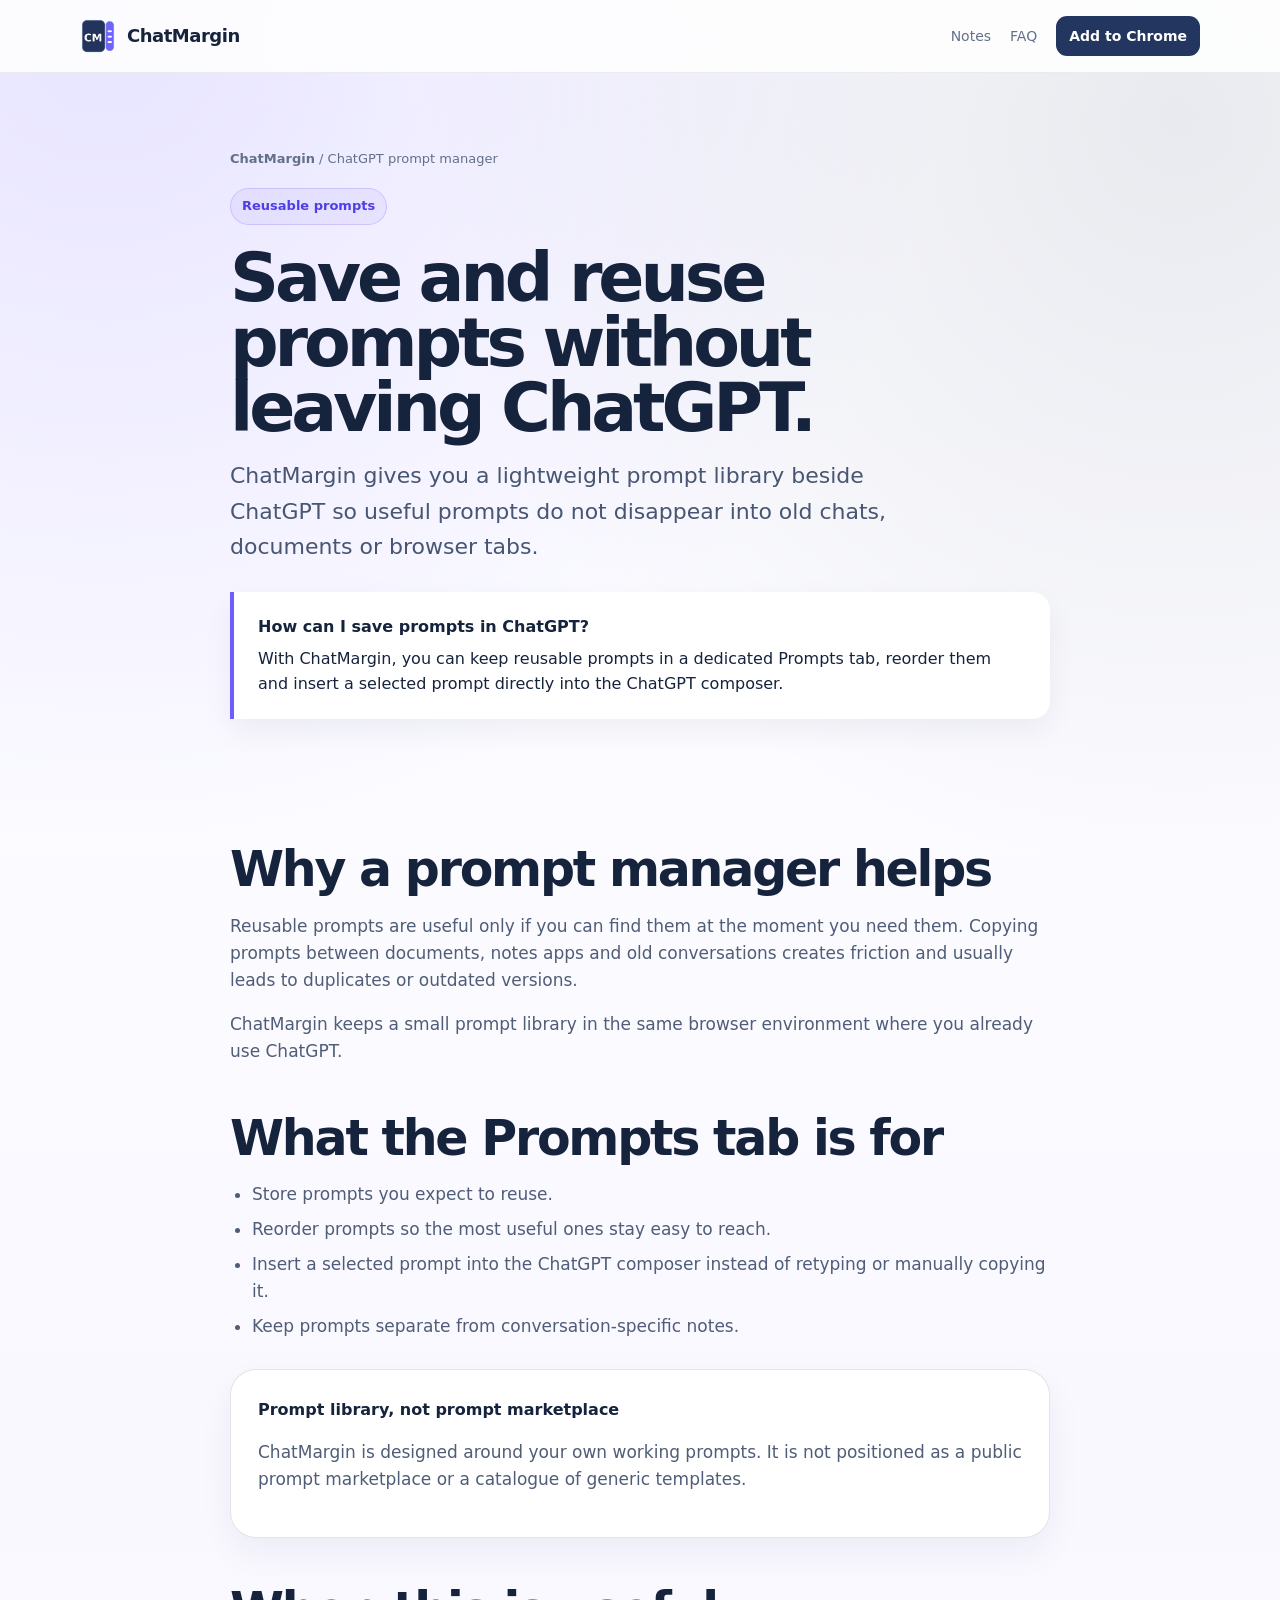
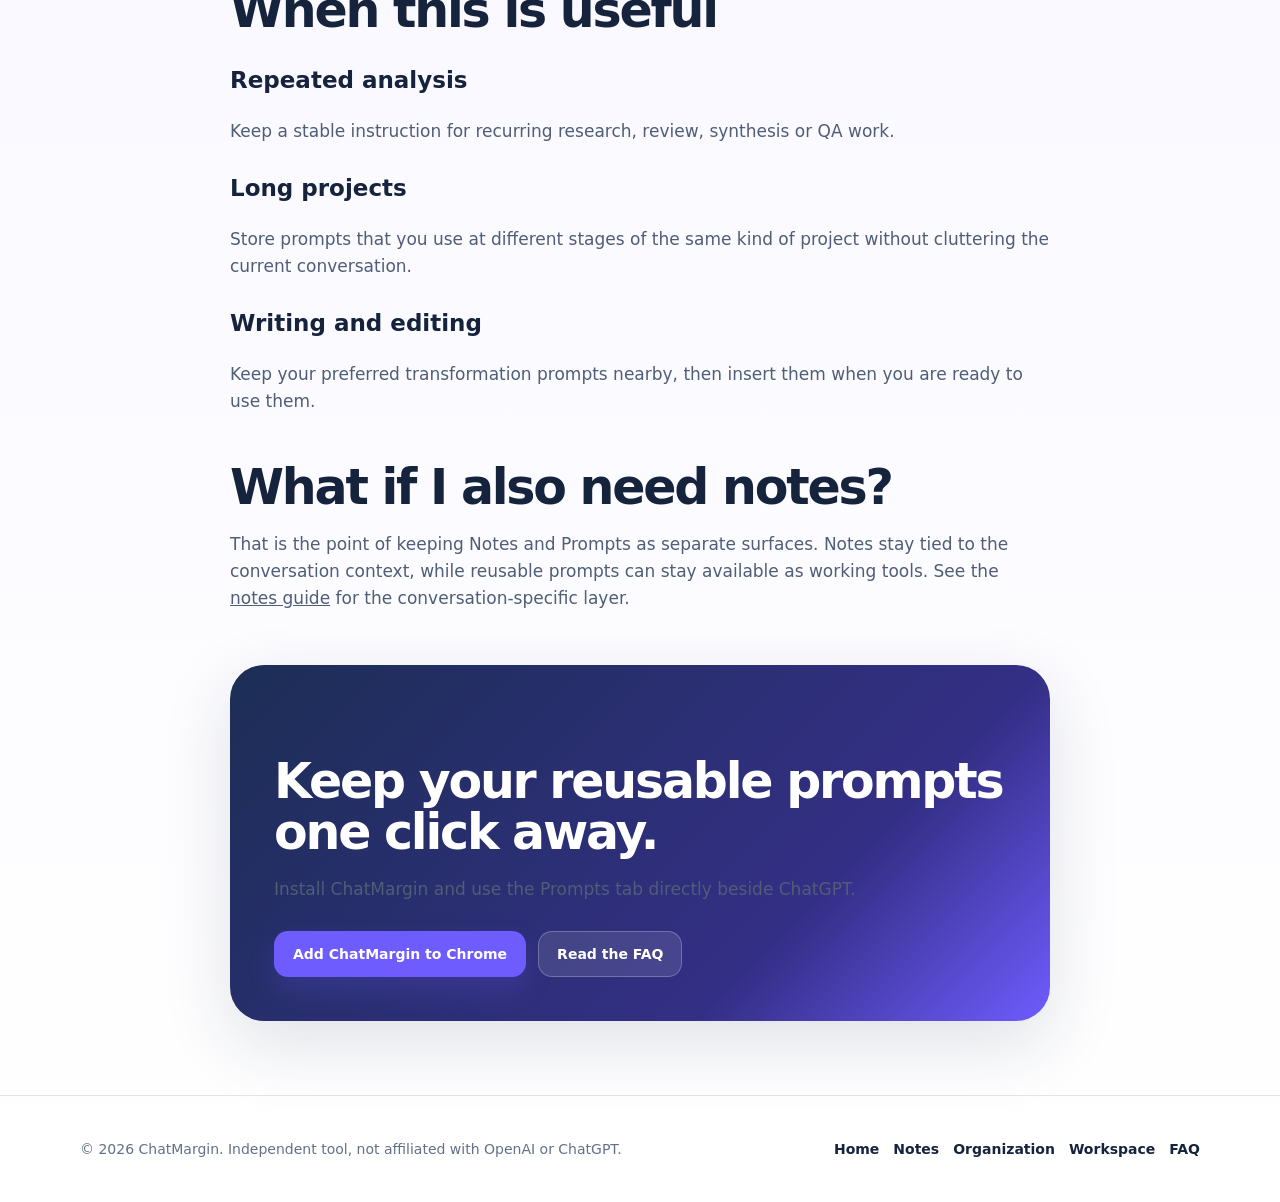
==== chatgpt-prompt-manager/index.html @ 5bd20a74 "Refresh ChatMargin site for v0.60 SEO and GEO" ====
<!doctype html>
<html lang="en">
<head>
  <meta charset="utf-8" />
  <meta name="viewport" content="width=device-width, initial-scale=1" />
  <title>ChatGPT Prompt Manager | Save and reuse prompts with ChatMargin</title>
  <meta name="description" content="Use ChatMargin as a lightweight prompt manager for ChatGPT: save prompts, reorder them and insert them into the composer when needed." />
  <meta name="robots" content="index,follow" />
  <link rel="canonical" href="https://chatmargin.app/chatgpt-prompt-manager/" />
  <link rel="icon" href="/assets/chatmargin-logo.png" />
  <link rel="stylesheet" href="/assets/site.css" />
  <meta property="og:title" content="ChatGPT Prompt Manager | ChatMargin" />
  <meta property="og:description" content="Save, reorder and reuse prompts beside ChatGPT." />
  <meta property="og:type" content="article" />
  <meta property="og:url" content="https://chatmargin.app/chatgpt-prompt-manager/" />
</head>
<body>
<header><div class="wrap nav"><a class="brand" href="/"><img src="/assets/chatmargin-logo.png" alt="" /><span>ChatMargin</span></a><nav class="links"><a href="/notes-for-chatgpt/">Notes</a><a href="/faq/">FAQ</a><a class="nav-cta" href="https://chromewebstore.google.com/detail/chat-margin-for-chatgpt/fnickbjgphdehoelanbchadempnlmmpc" target="_blank" rel="noopener">Add to Chrome</a></nav></div></header>
<main>
<section class="page-hero"><div class="narrow"><div class="breadcrumb"><a href="/">ChatMargin</a> / ChatGPT prompt manager</div><span class="pill">Reusable prompts</span><h1>Save and reuse prompts without leaving ChatGPT.</h1><p class="lead">ChatMargin gives you a lightweight prompt library beside ChatGPT so useful prompts do not disappear into old chats, documents or browser tabs.</p><div class="answer-box"><strong>How can I save prompts in ChatGPT?</strong>With ChatMargin, you can keep reusable prompts in a dedicated Prompts tab, reorder them and insert a selected prompt directly into the ChatGPT composer.</div></div></section>
<article class="article"><div class="narrow">
<h2>Why a prompt manager helps</h2><p>Reusable prompts are useful only if you can find them at the moment you need them. Copying prompts between documents, notes apps and old conversations creates friction and usually leads to duplicates or outdated versions.</p><p>ChatMargin keeps a small prompt library in the same browser environment where you already use ChatGPT.</p>
<h2>What the Prompts tab is for</h2><ul><li>Store prompts you expect to reuse.</li><li>Reorder prompts so the most useful ones stay easy to reach.</li><li>Insert a selected prompt into the ChatGPT composer instead of retyping or manually copying it.</li><li>Keep prompts separate from conversation-specific notes.</li></ul>
<div class="panel"><strong>Prompt library, not prompt marketplace</strong><p>ChatMargin is designed around your own working prompts. It is not positioned as a public prompt marketplace or a catalogue of generic templates.</p></div>
<h2>When this is useful</h2><h3>Repeated analysis</h3><p>Keep a stable instruction for recurring research, review, synthesis or QA work.</p><h3>Long projects</h3><p>Store prompts that you use at different stages of the same kind of project without cluttering the current conversation.</p><h3>Writing and editing</h3><p>Keep your preferred transformation prompts nearby, then insert them when you are ready to use them.</p>
<h2>What if I also need notes?</h2><p>That is the point of keeping Notes and Prompts as separate surfaces. Notes stay tied to the conversation context, while reusable prompts can stay available as working tools. See the <a href="/notes-for-chatgpt/">notes guide</a> for the conversation-specific layer.</p>
<div class="band related"><h2>Keep your reusable prompts one click away.</h2><p>Install ChatMargin and use the Prompts tab directly beside ChatGPT.</p><div class="actions"><a class="btn btn-violet" href="https://chromewebstore.google.com/detail/chat-margin-for-chatgpt/fnickbjgphdehoelanbchadempnlmmpc" target="_blank" rel="noopener">Add ChatMargin to Chrome</a><a class="btn btn-secondary" href="/faq/">Read the FAQ</a></div></div>
</div></article>
</main>
<footer><div class="wrap footer-grid"><div>© <span id="year"></span> ChatMargin. Independent tool, not affiliated with OpenAI or ChatGPT.</div><div class="footer-links"><a href="/">Home</a><a href="/notes-for-chatgpt/">Notes</a><a href="/organize-chatgpt-conversations/">Organization</a><a href="/chatgpt-workspace/">Workspace</a><a href="/faq/">FAQ</a></div></div></footer><script>document.getElementById('year').textContent=new Date().getFullYear();</script>
</body></html>
---- assets/site.css ----
:root {
  --ink: #16233d;
  --ink-2: #22365f;
  --muted: #63708a;
  --soft: #f7f6ff;
  --soft-2: #eeebff;
  --violet: #6f5cff;
  --violet-2: #4f3ee7;
  --white: #ffffff;
  --border: rgba(22, 35, 61, .12);
  --shadow: 0 24px 70px rgba(22, 35, 61, .13);
  --radius: 26px;
}

* { box-sizing: border-box; }
html { scroll-behavior: smooth; }
body {
  margin: 0;
  font-family: ui-sans-serif, system-ui, -apple-system, BlinkMacSystemFont, "Segoe UI", sans-serif;
  color: var(--ink);
  background:
    radial-gradient(circle at 8% 0%, rgba(111, 92, 255, .17), transparent 28%),
    radial-gradient(circle at 92% 4%, rgba(34, 54, 95, .10), transparent 26%),
    linear-gradient(180deg, #fff 0%, #f9f8ff 52%, #fff 100%);
  line-height: 1.6;
}
img { max-width: 100%; }
a { color: inherit; }
.wrap { width: min(1120px, calc(100% - 40px)); margin: 0 auto; }
.narrow { width: min(820px, calc(100% - 40px)); margin: 0 auto; }

header {
  position: sticky;
  top: 0;
  z-index: 30;
  backdrop-filter: blur(16px);
  background: rgba(255, 255, 255, .86);
  border-bottom: 1px solid rgba(22, 35, 61, .08);
}
.nav { min-height: 72px; display: flex; align-items: center; justify-content: space-between; gap: 20px; }
.brand { display: flex; align-items: center; gap: 11px; text-decoration: none; font-weight: 900; letter-spacing: -.03em; }
.brand img { width: 36px; height: 36px; display: block; }
.brand span { font-size: 18px; }
.links { display: flex; align-items: center; gap: 19px; color: var(--muted); font-size: 14px; }
.links a { text-decoration: none; }
.links a:hover { color: var(--ink); }
.nav-cta { padding: 9px 13px; border-radius: 11px; background: var(--ink-2); color: #fff !important; font-weight: 800; }

.hero { padding: 92px 0 72px; }
.hero-grid { display: grid; grid-template-columns: minmax(0, 1.04fr) minmax(360px, .96fr); gap: 48px; align-items: center; }
.pill { display: inline-flex; align-items: center; gap: 8px; padding: 7px 11px; border: 1px solid rgba(111, 92, 255, .22); border-radius: 999px; background: rgba(111, 92, 255, .08); color: var(--violet-2); font-weight: 800; font-size: 13px; }
h1 { margin: 20px 0 18px; font-size: clamp(44px, 7vw, 78px); line-height: .96; letter-spacing: -.06em; }
.page-hero h1 { font-size: clamp(40px, 6vw, 68px); }
.lead { margin: 0; max-width: 720px; color: #475672; font-size: clamp(18px, 2vw, 22px); }
.actions { display: flex; flex-wrap: wrap; gap: 12px; margin-top: 28px; }
.btn { display: inline-flex; align-items: center; justify-content: center; min-height: 46px; padding: 0 18px; border-radius: 14px; border: 1px solid transparent; text-decoration: none; font-weight: 850; font-size: 14px; transition: transform .18s ease, box-shadow .18s ease; }
.btn:hover { transform: translateY(-1px); }
.btn-primary { background: linear-gradient(135deg, var(--ink-2), #354899); color: #fff; box-shadow: 0 14px 28px rgba(34, 54, 95, .22); }
.btn-violet { background: var(--violet); color: #fff; box-shadow: 0 14px 28px rgba(111, 92, 255, .20); }
.btn-secondary { background: #fff; border-color: var(--border); }
.note { margin-top: 14px; color: var(--muted); font-size: 13px; }

.product-window { overflow: hidden; border: 1px solid rgba(111, 92, 255, .24); border-radius: 28px; background: #fff; box-shadow: var(--shadow), 0 0 0 5px rgba(111, 92, 255, .05); }
.window-top { display: flex; align-items: center; justify-content: space-between; gap: 14px; padding: 15px 17px; background: linear-gradient(135deg, #1d2f57, #263d71 68%, #4947b8); color: #fff; }
.window-brand { display: flex; align-items: center; gap: 9px; font-weight: 850; }
.window-brand img { width: 28px; height: 28px; }
.window-chat { font-size: 12px; color: rgba(255, 255, 255, .72); }
.window-tabs { display: grid; grid-template-columns: repeat(4, 1fr); gap: 6px; padding: 10px; background: var(--soft-2); border-bottom: 1px solid var(--border); }
.window-tab { padding: 8px 5px; border-radius: 10px; text-align: center; font-size: 12px; font-weight: 800; color: #58667f; }
.window-tab.active { background: #fff; color: var(--ink); box-shadow: 0 2px 10px rgba(22, 35, 61, .07); }
.window-body { padding: 15px; display: grid; gap: 10px; }
.mini-card { padding: 13px 14px; border: 1px solid var(--border); border-radius: 15px; background: #fff; }
.mini-card strong { display: block; margin-bottom: 3px; font-size: 14px; }
.mini-card span { display: block; color: var(--muted); font-size: 12px; }
.window-bottom { display: flex; flex-wrap: wrap; gap: 8px; padding: 13px 15px; background: linear-gradient(180deg, #faf9ff, #f1efff); border-top: 1px solid var(--border); }
.chip { padding: 6px 9px; border-radius: 999px; background: rgba(111, 92, 255, .11); color: var(--violet-2); font-size: 11px; font-weight: 800; }

section { padding: 74px 0; }
.section-head { max-width: 760px; margin-bottom: 30px; }
.eyebrow { color: var(--violet-2); font-size: 13px; font-weight: 900; text-transform: uppercase; letter-spacing: .12em; }
h2 { margin: 10px 0 12px; font-size: clamp(30px, 4.2vw, 49px); line-height: 1.04; letter-spacing: -.045em; }
h3 { line-height: 1.2; }
.section-head p, .body-copy { color: var(--muted); font-size: 18px; }
.grid-2 { display: grid; grid-template-columns: repeat(2, 1fr); gap: 18px; }
.grid-3 { display: grid; grid-template-columns: repeat(3, 1fr); gap: 18px; }
.feature, .link-card, .panel, .qa, .callout { background: rgba(255, 255, 255, .90); border: 1px solid var(--border); border-radius: var(--radius); box-shadow: 0 14px 34px rgba(22, 35, 61, .06); }
.feature { padding: 24px; }
.feature-tag { display: inline-flex; padding: 6px 9px; border-radius: 999px; background: rgba(111, 92, 255, .10); color: var(--violet-2); font-size: 11px; font-weight: 900; text-transform: uppercase; letter-spacing: .08em; }
.feature h3 { margin: 15px 0 9px; font-size: 21px; letter-spacing: -.025em; }
.feature p { margin: 0; color: var(--muted); }
.panel { padding: 27px; }
.panel ul { margin: 0; padding-left: 20px; color: var(--muted); }
.panel li { margin: 10px 0; }
.panel strong { color: var(--ink); }

.intent-grid { display: grid; grid-template-columns: repeat(2, 1fr); gap: 16px; }
.link-card { display: block; padding: 23px; text-decoration: none; transition: transform .18s ease, border-color .18s ease; }
.link-card:hover { transform: translateY(-2px); border-color: rgba(111, 92, 255, .34); }
.link-card small { color: var(--violet-2); font-weight: 850; text-transform: uppercase; letter-spacing: .09em; }
.link-card h3 { margin: 9px 0 7px; font-size: 22px; }
.link-card p { margin: 0; color: var(--muted); }

.band { background: linear-gradient(135deg, #1c2e55, #342f86 70%, #6f5cff); color: #fff; border-radius: 34px; padding: 44px; box-shadow: var(--shadow); }
.band h2 { color: #fff; margin-top: 0; }
.band p { color: rgba(255, 255, 255, .80); font-size: 17px; max-width: 780px; }
.band .btn-secondary { border-color: rgba(255, 255, 255, .24); background: rgba(255, 255, 255, .11); color: #fff; }

.page-hero { padding: 76px 0 50px; }
.breadcrumb { margin-bottom: 18px; color: var(--muted); font-size: 13px; }
.breadcrumb a { text-decoration: none; font-weight: 750; }
.answer-box { margin-top: 28px; padding: 22px 24px; border-left: 4px solid var(--violet); border-radius: 0 18px 18px 0; background: #fff; box-shadow: 0 12px 30px rgba(22, 35, 61, .06); }
.answer-box strong { display: block; margin-bottom: 6px; }
.article { padding: 28px 0 74px; }
.article h2 { margin-top: 48px; }
.article h3 { margin-top: 30px; font-size: 23px; }
.article p, .article li { color: #4f5d77; font-size: 17px; }
.article ul { padding-left: 22px; }
.article li { margin: 8px 0; }
.article .panel { margin: 28px 0; }
.related { margin-top: 52px; }

.faq-list { display: grid; gap: 12px; }
details.qa { padding: 0; overflow: hidden; }
details.qa summary { cursor: pointer; list-style: none; padding: 19px 22px; font-weight: 850; }
details.qa summary::-webkit-details-marker { display: none; }
details.qa summary::after { content: "+"; float: right; color: var(--violet-2); }
details.qa[open] summary::after { content: "-"; }
details.qa p { margin: 0; padding: 0 22px 20px; color: var(--muted); }

footer { padding: 42px 0; border-top: 1px solid var(--border); color: var(--muted); font-size: 14px; }
.footer-grid { display: flex; justify-content: space-between; gap: 20px; flex-wrap: wrap; }
.footer-links { display: flex; flex-wrap: wrap; gap: 14px; }
footer a { color: var(--ink); text-decoration: none; font-weight: 750; }

@media (max-width: 900px) {
  .hero-grid, .grid-3 { grid-template-columns: 1fr; }
  .grid-2, .intent-grid { grid-template-columns: 1fr; }
  .links a:not(.nav-cta) { display: none; }
  .hero { padding-top: 62px; }
}

@media (max-width: 560px) {
  .wrap, .narrow { width: min(100% - 28px, 1120px); }
  .nav { min-height: 64px; }
  .links { gap: 0; }
  .hero, section { padding-top: 54px; padding-bottom: 54px; }
  .band { padding: 28px 22px; border-radius: 24px; }
  .window-tabs { grid-template-columns: repeat(2, 1fr); }
}
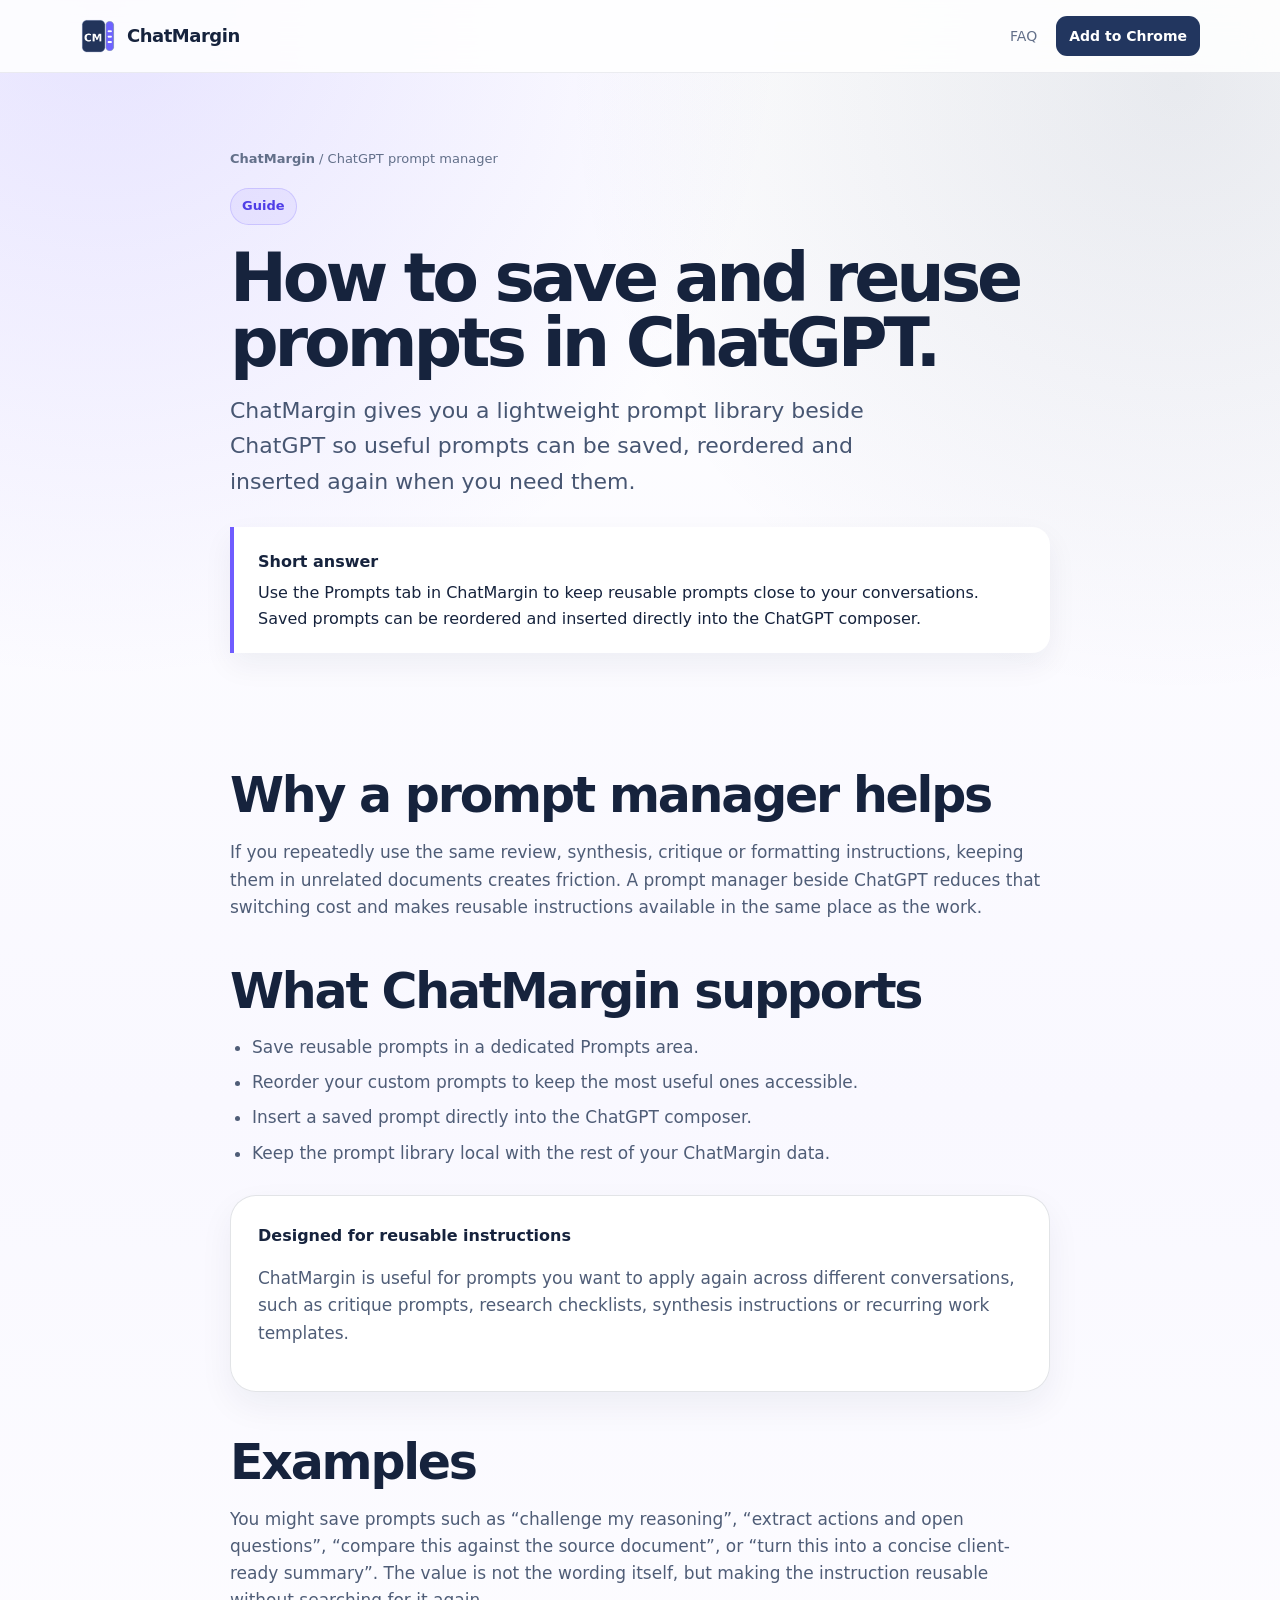
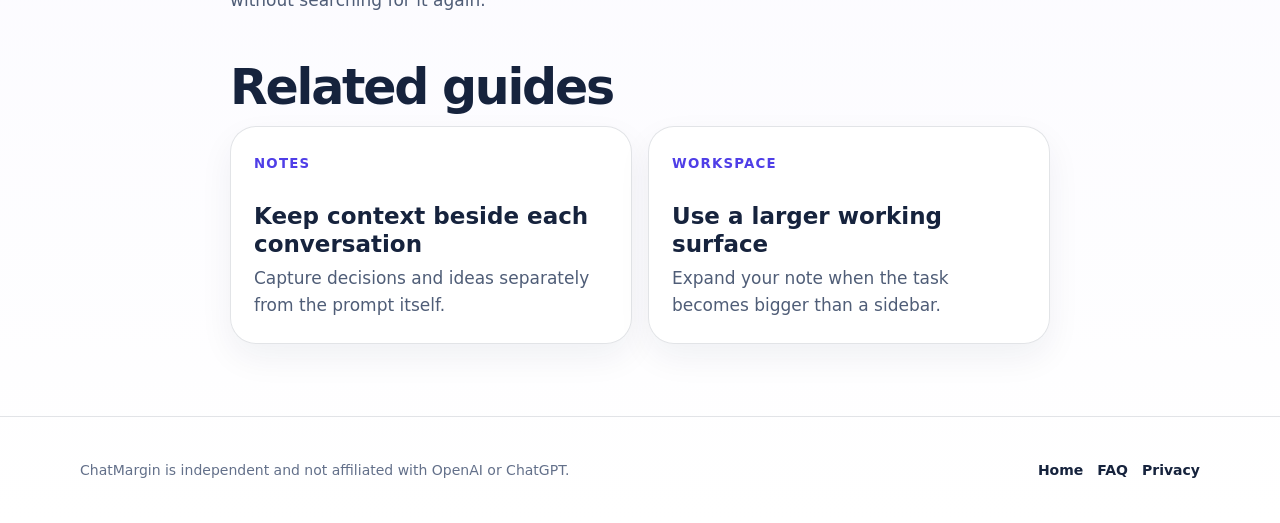
==== commit 39d4850f: "Add interactive product tour and sharpen v0.60 acquisition pages" ====
--- a/chatgpt-prompt-manager/index.html
+++ b/chatgpt-prompt-manager/index.html
@@ -1,31 +1 @@
-<!doctype html>
-<html lang="en">
-<head>
-  <meta charset="utf-8" />
-  <meta name="viewport" content="width=device-width, initial-scale=1" />
-  <title>ChatGPT Prompt Manager | Save and reuse prompts with ChatMargin</title>
-  <meta name="description" content="Use ChatMargin as a lightweight prompt manager for ChatGPT: save prompts, reorder them and insert them into the composer when needed." />
-  <meta name="robots" content="index,follow" />
-  <link rel="canonical" href="https://chatmargin.app/chatgpt-prompt-manager/" />
-  <link rel="icon" href="/assets/chatmargin-logo.png" />
-  <link rel="stylesheet" href="/assets/site.css" />
-  <meta property="og:title" content="ChatGPT Prompt Manager | ChatMargin" />
-  <meta property="og:description" content="Save, reorder and reuse prompts beside ChatGPT." />
-  <meta property="og:type" content="article" />
-  <meta property="og:url" content="https://chatmargin.app/chatgpt-prompt-manager/" />
-</head>
-<body>
-<header><div class="wrap nav"><a class="brand" href="/"><img src="/assets/chatmargin-logo.png" alt="" /><span>ChatMargin</span></a><nav class="links"><a href="/notes-for-chatgpt/">Notes</a><a href="/faq/">FAQ</a><a class="nav-cta" href="https://chromewebstore.google.com/detail/chat-margin-for-chatgpt/fnickbjgphdehoelanbchadempnlmmpc" target="_blank" rel="noopener">Add to Chrome</a></nav></div></header>
-<main>
-<section class="page-hero"><div class="narrow"><div class="breadcrumb"><a href="/">ChatMargin</a> / ChatGPT prompt manager</div><span class="pill">Reusable prompts</span><h1>Save and reuse prompts without leaving ChatGPT.</h1><p class="lead">ChatMargin gives you a lightweight prompt library beside ChatGPT so useful prompts do not disappear into old chats, documents or browser tabs.</p><div class="answer-box"><strong>How can I save prompts in ChatGPT?</strong>With ChatMargin, you can keep reusable prompts in a dedicated Prompts tab, reorder them and insert a selected prompt directly into the ChatGPT composer.</div></div></section>
-<article class="article"><div class="narrow">
-<h2>Why a prompt manager helps</h2><p>Reusable prompts are useful only if you can find them at the moment you need them. Copying prompts between documents, notes apps and old conversations creates friction and usually leads to duplicates or outdated versions.</p><p>ChatMargin keeps a small prompt library in the same browser environment where you already use ChatGPT.</p>
-<h2>What the Prompts tab is for</h2><ul><li>Store prompts you expect to reuse.</li><li>Reorder prompts so the most useful ones stay easy to reach.</li><li>Insert a selected prompt into the ChatGPT composer instead of retyping or manually copying it.</li><li>Keep prompts separate from conversation-specific notes.</li></ul>
-<div class="panel"><strong>Prompt library, not prompt marketplace</strong><p>ChatMargin is designed around your own working prompts. It is not positioned as a public prompt marketplace or a catalogue of generic templates.</p></div>
-<h2>When this is useful</h2><h3>Repeated analysis</h3><p>Keep a stable instruction for recurring research, review, synthesis or QA work.</p><h3>Long projects</h3><p>Store prompts that you use at different stages of the same kind of project without cluttering the current conversation.</p><h3>Writing and editing</h3><p>Keep your preferred transformation prompts nearby, then insert them when you are ready to use them.</p>
-<h2>What if I also need notes?</h2><p>That is the point of keeping Notes and Prompts as separate surfaces. Notes stay tied to the conversation context, while reusable prompts can stay available as working tools. See the <a href="/notes-for-chatgpt/">notes guide</a> for the conversation-specific layer.</p>
-<div class="band related"><h2>Keep your reusable prompts one click away.</h2><p>Install ChatMargin and use the Prompts tab directly beside ChatGPT.</p><div class="actions"><a class="btn btn-violet" href="https://chromewebstore.google.com/detail/chat-margin-for-chatgpt/fnickbjgphdehoelanbchadempnlmmpc" target="_blank" rel="noopener">Add ChatMargin to Chrome</a><a class="btn btn-secondary" href="/faq/">Read the FAQ</a></div></div>
-</div></article>
-</main>
-<footer><div class="wrap footer-grid"><div>© <span id="year"></span> ChatMargin. Independent tool, not affiliated with OpenAI or ChatGPT.</div><div class="footer-links"><a href="/">Home</a><a href="/notes-for-chatgpt/">Notes</a><a href="/organize-chatgpt-conversations/">Organization</a><a href="/chatgpt-workspace/">Workspace</a><a href="/faq/">FAQ</a></div></div></footer><script>document.getElementById('year').textContent=new Date().getFullYear();</script>
-</body></html>
+<!doctype html><html lang="en"><head><meta charset="utf-8"><meta name="viewport" content="width=device-width, initial-scale=1"><title>ChatGPT prompt manager | Save and reuse prompts | ChatMargin</title><meta name="description" content="Save, reorder and reuse prompts in ChatGPT with ChatMargin, a lightweight local prompt manager built into your ChatGPT workflow."><meta name="robots" content="index,follow"><link rel="canonical" href="https://chatmargin.app/chatgpt-prompt-manager/"><link rel="stylesheet" href="/assets/site.css"><link rel="icon" href="/assets/chatmargin-logo.png"></head><body><header><div class="wrap nav"><a class="brand" href="/"><img src="/assets/chatmargin-logo.png" alt=""><span>ChatMargin</span></a><nav class="links"><a href="/faq/">FAQ</a><a class="nav-cta" href="https://chromewebstore.google.com/detail/chat-margin-for-chatgpt/fnickbjgphdehoelanbchadempnlmmpc" target="_blank" rel="noopener">Add to Chrome</a></nav></div></header><main><section class="page-hero"><div class="narrow"><div class="breadcrumb"><a href="/">ChatMargin</a> / ChatGPT prompt manager</div><span class="pill">Guide</span><h1>How to save and reuse prompts in ChatGPT.</h1><p class="lead">ChatMargin gives you a lightweight prompt library beside ChatGPT so useful prompts can be saved, reordered and inserted again when you need them.</p><div class="answer-box"><strong>Short answer</strong>Use the Prompts tab in ChatMargin to keep reusable prompts close to your conversations. Saved prompts can be reordered and inserted directly into the ChatGPT composer.</div></div></section><article class="article"><div class="narrow"><h2>Why a prompt manager helps</h2><p>If you repeatedly use the same review, synthesis, critique or formatting instructions, keeping them in unrelated documents creates friction. A prompt manager beside ChatGPT reduces that switching cost and makes reusable instructions available in the same place as the work.</p><h2>What ChatMargin supports</h2><ul><li>Save reusable prompts in a dedicated Prompts area.</li><li>Reorder your custom prompts to keep the most useful ones accessible.</li><li>Insert a saved prompt directly into the ChatGPT composer.</li><li>Keep the prompt library local with the rest of your ChatMargin data.</li></ul><div class="panel"><strong>Designed for reusable instructions</strong><p>ChatMargin is useful for prompts you want to apply again across different conversations, such as critique prompts, research checklists, synthesis instructions or recurring work templates.</p></div><h2>Examples</h2><p>You might save prompts such as “challenge my reasoning”, “extract actions and open questions”, “compare this against the source document”, or “turn this into a concise client-ready summary”. The value is not the wording itself, but making the instruction reusable without searching for it again.</p><div class="related"><h2>Related guides</h2><div class="intent-grid"><a class="link-card" href="/notes-for-chatgpt/"><small>Notes</small><h3>Keep context beside each conversation</h3><p>Capture decisions and ideas separately from the prompt itself.</p></a><a class="link-card" href="/chatgpt-workspace/"><small>Workspace</small><h3>Use a larger working surface</h3><p>Expand your note when the task becomes bigger than a sidebar.</p></a></div></div></div></article></main><footer><div class="wrap footer-grid"><div>ChatMargin is independent and not affiliated with OpenAI or ChatGPT.</div><div class="footer-links"><a href="/">Home</a><a href="/faq/">FAQ</a><a href="/privacy.html">Privacy</a></div></div></footer></body></html>
--- a/assets/site.css
+++ b/assets/site.css
@@ -1,149 +1 @@
-:root {
-  --ink: #16233d;
-  --ink-2: #22365f;
-  --muted: #63708a;
-  --soft: #f7f6ff;
-  --soft-2: #eeebff;
-  --violet: #6f5cff;
-  --violet-2: #4f3ee7;
-  --white: #ffffff;
-  --border: rgba(22, 35, 61, .12);
-  --shadow: 0 24px 70px rgba(22, 35, 61, .13);
-  --radius: 26px;
-}
-
-* { box-sizing: border-box; }
-html { scroll-behavior: smooth; }
-body {
-  margin: 0;
-  font-family: ui-sans-serif, system-ui, -apple-system, BlinkMacSystemFont, "Segoe UI", sans-serif;
-  color: var(--ink);
-  background:
-    radial-gradient(circle at 8% 0%, rgba(111, 92, 255, .17), transparent 28%),
-    radial-gradient(circle at 92% 4%, rgba(34, 54, 95, .10), transparent 26%),
-    linear-gradient(180deg, #fff 0%, #f9f8ff 52%, #fff 100%);
-  line-height: 1.6;
-}
-img { max-width: 100%; }
-a { color: inherit; }
-.wrap { width: min(1120px, calc(100% - 40px)); margin: 0 auto; }
-.narrow { width: min(820px, calc(100% - 40px)); margin: 0 auto; }
-
-header {
-  position: sticky;
-  top: 0;
-  z-index: 30;
-  backdrop-filter: blur(16px);
-  background: rgba(255, 255, 255, .86);
-  border-bottom: 1px solid rgba(22, 35, 61, .08);
-}
-.nav { min-height: 72px; display: flex; align-items: center; justify-content: space-between; gap: 20px; }
-.brand { display: flex; align-items: center; gap: 11px; text-decoration: none; font-weight: 900; letter-spacing: -.03em; }
-.brand img { width: 36px; height: 36px; display: block; }
-.brand span { font-size: 18px; }
-.links { display: flex; align-items: center; gap: 19px; color: var(--muted); font-size: 14px; }
-.links a { text-decoration: none; }
-.links a:hover { color: var(--ink); }
-.nav-cta { padding: 9px 13px; border-radius: 11px; background: var(--ink-2); color: #fff !important; font-weight: 800; }
-
-.hero { padding: 92px 0 72px; }
-.hero-grid { display: grid; grid-template-columns: minmax(0, 1.04fr) minmax(360px, .96fr); gap: 48px; align-items: center; }
-.pill { display: inline-flex; align-items: center; gap: 8px; padding: 7px 11px; border: 1px solid rgba(111, 92, 255, .22); border-radius: 999px; background: rgba(111, 92, 255, .08); color: var(--violet-2); font-weight: 800; font-size: 13px; }
-h1 { margin: 20px 0 18px; font-size: clamp(44px, 7vw, 78px); line-height: .96; letter-spacing: -.06em; }
-.page-hero h1 { font-size: clamp(40px, 6vw, 68px); }
-.lead { margin: 0; max-width: 720px; color: #475672; font-size: clamp(18px, 2vw, 22px); }
-.actions { display: flex; flex-wrap: wrap; gap: 12px; margin-top: 28px; }
-.btn { display: inline-flex; align-items: center; justify-content: center; min-height: 46px; padding: 0 18px; border-radius: 14px; border: 1px solid transparent; text-decoration: none; font-weight: 850; font-size: 14px; transition: transform .18s ease, box-shadow .18s ease; }
-.btn:hover { transform: translateY(-1px); }
-.btn-primary { background: linear-gradient(135deg, var(--ink-2), #354899); color: #fff; box-shadow: 0 14px 28px rgba(34, 54, 95, .22); }
-.btn-violet { background: var(--violet); color: #fff; box-shadow: 0 14px 28px rgba(111, 92, 255, .20); }
-.btn-secondary { background: #fff; border-color: var(--border); }
-.note { margin-top: 14px; color: var(--muted); font-size: 13px; }
-
-.product-window { overflow: hidden; border: 1px solid rgba(111, 92, 255, .24); border-radius: 28px; background: #fff; box-shadow: var(--shadow), 0 0 0 5px rgba(111, 92, 255, .05); }
-.window-top { display: flex; align-items: center; justify-content: space-between; gap: 14px; padding: 15px 17px; background: linear-gradient(135deg, #1d2f57, #263d71 68%, #4947b8); color: #fff; }
-.window-brand { display: flex; align-items: center; gap: 9px; font-weight: 850; }
-.window-brand img { width: 28px; height: 28px; }
-.window-chat { font-size: 12px; color: rgba(255, 255, 255, .72); }
-.window-tabs { display: grid; grid-template-columns: repeat(4, 1fr); gap: 6px; padding: 10px; background: var(--soft-2); border-bottom: 1px solid var(--border); }
-.window-tab { padding: 8px 5px; border-radius: 10px; text-align: center; font-size: 12px; font-weight: 800; color: #58667f; }
-.window-tab.active { background: #fff; color: var(--ink); box-shadow: 0 2px 10px rgba(22, 35, 61, .07); }
-.window-body { padding: 15px; display: grid; gap: 10px; }
-.mini-card { padding: 13px 14px; border: 1px solid var(--border); border-radius: 15px; background: #fff; }
-.mini-card strong { display: block; margin-bottom: 3px; font-size: 14px; }
-.mini-card span { display: block; color: var(--muted); font-size: 12px; }
-.window-bottom { display: flex; flex-wrap: wrap; gap: 8px; padding: 13px 15px; background: linear-gradient(180deg, #faf9ff, #f1efff); border-top: 1px solid var(--border); }
-.chip { padding: 6px 9px; border-radius: 999px; background: rgba(111, 92, 255, .11); color: var(--violet-2); font-size: 11px; font-weight: 800; }
-
-section { padding: 74px 0; }
-.section-head { max-width: 760px; margin-bottom: 30px; }
-.eyebrow { color: var(--violet-2); font-size: 13px; font-weight: 900; text-transform: uppercase; letter-spacing: .12em; }
-h2 { margin: 10px 0 12px; font-size: clamp(30px, 4.2vw, 49px); line-height: 1.04; letter-spacing: -.045em; }
-h3 { line-height: 1.2; }
-.section-head p, .body-copy { color: var(--muted); font-size: 18px; }
-.grid-2 { display: grid; grid-template-columns: repeat(2, 1fr); gap: 18px; }
-.grid-3 { display: grid; grid-template-columns: repeat(3, 1fr); gap: 18px; }
-.feature, .link-card, .panel, .qa, .callout { background: rgba(255, 255, 255, .90); border: 1px solid var(--border); border-radius: var(--radius); box-shadow: 0 14px 34px rgba(22, 35, 61, .06); }
-.feature { padding: 24px; }
-.feature-tag { display: inline-flex; padding: 6px 9px; border-radius: 999px; background: rgba(111, 92, 255, .10); color: var(--violet-2); font-size: 11px; font-weight: 900; text-transform: uppercase; letter-spacing: .08em; }
-.feature h3 { margin: 15px 0 9px; font-size: 21px; letter-spacing: -.025em; }
-.feature p { margin: 0; color: var(--muted); }
-.panel { padding: 27px; }
-.panel ul { margin: 0; padding-left: 20px; color: var(--muted); }
-.panel li { margin: 10px 0; }
-.panel strong { color: var(--ink); }
-
-.intent-grid { display: grid; grid-template-columns: repeat(2, 1fr); gap: 16px; }
-.link-card { display: block; padding: 23px; text-decoration: none; transition: transform .18s ease, border-color .18s ease; }
-.link-card:hover { transform: translateY(-2px); border-color: rgba(111, 92, 255, .34); }
-.link-card small { color: var(--violet-2); font-weight: 850; text-transform: uppercase; letter-spacing: .09em; }
-.link-card h3 { margin: 9px 0 7px; font-size: 22px; }
-.link-card p { margin: 0; color: var(--muted); }
-
-.band { background: linear-gradient(135deg, #1c2e55, #342f86 70%, #6f5cff); color: #fff; border-radius: 34px; padding: 44px; box-shadow: var(--shadow); }
-.band h2 { color: #fff; margin-top: 0; }
-.band p { color: rgba(255, 255, 255, .80); font-size: 17px; max-width: 780px; }
-.band .btn-secondary { border-color: rgba(255, 255, 255, .24); background: rgba(255, 255, 255, .11); color: #fff; }
-
-.page-hero { padding: 76px 0 50px; }
-.breadcrumb { margin-bottom: 18px; color: var(--muted); font-size: 13px; }
-.breadcrumb a { text-decoration: none; font-weight: 750; }
-.answer-box { margin-top: 28px; padding: 22px 24px; border-left: 4px solid var(--violet); border-radius: 0 18px 18px 0; background: #fff; box-shadow: 0 12px 30px rgba(22, 35, 61, .06); }
-.answer-box strong { display: block; margin-bottom: 6px; }
-.article { padding: 28px 0 74px; }
-.article h2 { margin-top: 48px; }
-.article h3 { margin-top: 30px; font-size: 23px; }
-.article p, .article li { color: #4f5d77; font-size: 17px; }
-.article ul { padding-left: 22px; }
-.article li { margin: 8px 0; }
-.article .panel { margin: 28px 0; }
-.related { margin-top: 52px; }
-
-.faq-list { display: grid; gap: 12px; }
-details.qa { padding: 0; overflow: hidden; }
-details.qa summary { cursor: pointer; list-style: none; padding: 19px 22px; font-weight: 850; }
-details.qa summary::-webkit-details-marker { display: none; }
-details.qa summary::after { content: "+"; float: right; color: var(--violet-2); }
-details.qa[open] summary::after { content: "-"; }
-details.qa p { margin: 0; padding: 0 22px 20px; color: var(--muted); }
-
-footer { padding: 42px 0; border-top: 1px solid var(--border); color: var(--muted); font-size: 14px; }
-.footer-grid { display: flex; justify-content: space-between; gap: 20px; flex-wrap: wrap; }
-.footer-links { display: flex; flex-wrap: wrap; gap: 14px; }
-footer a { color: var(--ink); text-decoration: none; font-weight: 750; }
-
-@media (max-width: 900px) {
-  .hero-grid, .grid-3 { grid-template-columns: 1fr; }
-  .grid-2, .intent-grid { grid-template-columns: 1fr; }
-  .links a:not(.nav-cta) { display: none; }
-  .hero { padding-top: 62px; }
-}
-
-@media (max-width: 560px) {
-  .wrap, .narrow { width: min(100% - 28px, 1120px); }
-  .nav { min-height: 64px; }
-  .links { gap: 0; }
-  .hero, section { padding-top: 54px; padding-bottom: 54px; }
-  .band { padding: 28px 22px; border-radius: 24px; }
-  .window-tabs { grid-template-columns: repeat(2, 1fr); }
-}
+:root{--ink:#16233d;--ink2:#22365f;--muted:#63708a;--soft:#f7f6ff;--soft2:#eeebff;--violet:#6f5cff;--violet2:#4f3ee7;--border:rgba(22,35,61,.12);--shadow:0 24px 70px rgba(22,35,61,.13);--radius:26px}*{box-sizing:border-box}html{scroll-behavior:smooth}body{margin:0;font-family:ui-sans-serif,system-ui,-apple-system,BlinkMacSystemFont,"Segoe UI",sans-serif;color:var(--ink);background:radial-gradient(circle at 8% 0%,rgba(111,92,255,.17),transparent 28%),radial-gradient(circle at 92% 4%,rgba(34,54,95,.1),transparent 26%),linear-gradient(180deg,#fff 0%,#f9f8ff 52%,#fff 100%);line-height:1.6}img{max-width:100%}a{color:inherit}.wrap{width:min(1120px,calc(100% - 40px));margin:0 auto}.narrow{width:min(820px,calc(100% - 40px));margin:0 auto}header{position:sticky;top:0;z-index:30;backdrop-filter:blur(16px);background:rgba(255,255,255,.86);border-bottom:1px solid rgba(22,35,61,.08)}.nav{min-height:72px;display:flex;align-items:center;justify-content:space-between;gap:20px}.brand{display:flex;align-items:center;gap:11px;text-decoration:none;font-weight:900;letter-spacing:-.03em}.brand img{width:36px;height:36px}.brand span{font-size:18px}.links{display:flex;align-items:center;gap:19px;color:var(--muted);font-size:14px}.links a{text-decoration:none}.links a:hover{color:var(--ink)}.nav-cta{padding:9px 13px;border-radius:11px;background:var(--ink2);color:#fff!important;font-weight:800}.hero{padding:88px 0 68px}.hero-grid{display:grid;grid-template-columns:minmax(0,.92fr) minmax(430px,1.08fr);gap:46px;align-items:center}.pill{display:inline-flex;align-items:center;gap:8px;padding:7px 11px;border:1px solid rgba(111,92,255,.22);border-radius:999px;background:rgba(111,92,255,.08);color:var(--violet2);font-weight:800;font-size:13px}h1{margin:20px 0 18px;font-size:clamp(44px,6.6vw,76px);line-height:.96;letter-spacing:-.06em}.page-hero h1{font-size:clamp(40px,6vw,68px)}.lead{margin:0;max-width:720px;color:#475672;font-size:clamp(18px,2vw,22px)}.actions{display:flex;flex-wrap:wrap;gap:12px;margin-top:28px}.btn{display:inline-flex;align-items:center;justify-content:center;min-height:46px;padding:0 18px;border-radius:14px;border:1px solid transparent;text-decoration:none;font-weight:850;font-size:14px;transition:transform .18s ease,box-shadow .18s ease}.btn:hover{transform:translateY(-1px)}.btn-primary{background:linear-gradient(135deg,var(--ink2),#354899);color:#fff;box-shadow:0 14px 28px rgba(34,54,95,.22)}.btn-violet{background:var(--violet);color:#fff;box-shadow:0 14px 28px rgba(111,92,255,.2)}.btn-secondary{background:#fff;border-color:var(--border)}.note{margin-top:14px;color:var(--muted);font-size:13px}.demo-shell{border:1px solid rgba(111,92,255,.24);border-radius:30px;background:#fff;box-shadow:var(--shadow),0 0 0 5px rgba(111,92,255,.05);overflow:hidden}.demo-caption{padding:16px 18px;background:linear-gradient(135deg,#1d2f57,#263d71 68%,#4947b8);color:#fff}.demo-caption small{display:block;color:rgba(255,255,255,.65);font-weight:800;text-transform:uppercase;letter-spacing:.1em}.demo-caption strong{display:block;margin-top:4px;font-size:19px}.demo-tabs{display:grid;grid-template-columns:repeat(4,1fr);gap:7px;padding:10px;background:var(--soft2);border-bottom:1px solid var(--border)}.demo-tab{border:0;background:transparent;border-radius:11px;padding:9px 5px;font:inherit;font-size:12px;font-weight:850;color:#58667f;cursor:pointer}.demo-tab.active{background:#fff;color:var(--ink);box-shadow:0 2px 10px rgba(22,35,61,.08)}.demo-stage{min-height:355px;padding:18px;background:linear-gradient(180deg,#fff,#faf9ff)}.demo-view{display:none;animation:fade .2s ease}.demo-view.active{display:block}@keyframes fade{from{opacity:.25;transform:translateY(4px)}to{opacity:1;transform:none}}.demo-ui{border:1px solid var(--border);border-radius:19px;background:#fff;overflow:hidden;box-shadow:0 12px 28px rgba(22,35,61,.07)}.demo-ui-head{display:flex;align-items:center;justify-content:space-between;padding:12px 14px;border-bottom:1px solid var(--border);font-size:12px;font-weight:800}.demo-dot{display:inline-block;width:7px;height:7px;border-radius:99px;background:var(--violet);margin-right:7px}.demo-row{padding:12px 14px;border-bottom:1px solid rgba(22,35,61,.07)}.demo-row:last-child{border-bottom:0}.demo-row strong{display:block;font-size:13px}.demo-row span{display:block;color:var(--muted);font-size:11px;margin-top:2px}.demo-toolbar{display:flex;gap:6px;flex-wrap:wrap;padding:9px 12px;background:#f8f7ff;border-bottom:1px solid var(--border)}.tool{padding:4px 7px;border-radius:7px;background:#fff;border:1px solid var(--border);font-size:10px;font-weight:800}.prompt-action{float:right;padding:5px 8px;border-radius:8px;background:var(--ink2);color:#fff;font-size:10px}.priority{display:inline-flex!important;width:auto!important;margin-top:6px!important;padding:3px 7px;border-radius:999px;background:rgba(111,92,255,.1);color:var(--violet2)!important;font-weight:800}.workspace-grid{display:grid;grid-template-columns:120px 1fr;min-height:230px}.workspace-nav{padding:11px;background:#f6f4ff;border-right:1px solid var(--border)}.workspace-nav div{padding:7px 8px;border-radius:8px;font-size:10px;margin-bottom:4px}.workspace-nav .selected{background:#fff;font-weight:850}.workspace-editor{padding:18px}.workspace-editor h4{margin:0 0 8px;font-size:16px}.workspace-editor p{margin:0 0 10px;color:var(--muted);font-size:11px}.marker{position:relative;border:2px solid rgba(111,92,255,.72)!important;box-shadow:0 0 0 4px rgba(111,92,255,.08)}.marker:after{content:"";position:absolute;inset:-7px;border:1px dashed rgba(111,92,255,.45);border-radius:16px;pointer-events:none;transform:rotate(-.5deg)}.demo-explain{margin-top:14px;padding:14px 16px;border-radius:16px;background:#fff;border:1px solid rgba(111,92,255,.22);box-shadow:0 8px 20px rgba(22,35,61,.05)}.demo-explain strong{display:block;font-size:14px}.demo-explain p{margin:4px 0 0;color:var(--muted);font-size:12px}.demo-step{color:var(--violet2);font-weight:900;margin-right:6px}section{padding:72px 0}.section-head{max-width:760px;margin-bottom:30px}.eyebrow{color:var(--violet2);font-size:13px;font-weight:900;text-transform:uppercase;letter-spacing:.12em}h2{margin:10px 0 12px;font-size:clamp(30px,4.2vw,49px);line-height:1.04;letter-spacing:-.045em}h3{line-height:1.2}.section-head p,.body-copy{color:var(--muted);font-size:18px}.grid-2{display:grid;grid-template-columns:repeat(2,1fr);gap:18px}.grid-3{display:grid;grid-template-columns:repeat(3,1fr);gap:18px}.feature,.link-card,.panel,.qa{background:rgba(255,255,255,.9);border:1px solid var(--border);border-radius:var(--radius);box-shadow:0 14px 34px rgba(22,35,61,.06)}.feature{padding:24px}.feature-tag{display:inline-flex;padding:6px 9px;border-radius:999px;background:rgba(111,92,255,.1);color:var(--violet2);font-size:11px;font-weight:900;text-transform:uppercase;letter-spacing:.08em}.feature h3{margin:15px 0 9px;font-size:21px;letter-spacing:-.025em}.feature p{margin:0;color:var(--muted)}.panel{padding:27px}.panel ul{margin:0;padding-left:20px;color:var(--muted)}.panel li{margin:10px 0}.panel strong{color:var(--ink)}.intent-grid{display:grid;grid-template-columns:repeat(2,1fr);gap:16px}.link-card{display:block;padding:23px;text-decoration:none;transition:transform .18s ease,border-color .18s ease}.link-card:hover{transform:translateY(-2px);border-color:rgba(111,92,255,.34)}.link-card small{color:var(--violet2);font-weight:850;text-transform:uppercase;letter-spacing:.09em}.link-card h3{margin:9px 0 7px;font-size:22px}.link-card p{margin:0;color:var(--muted)}.band{background:linear-gradient(135deg,#1c2e55,#342f86 70%,#6f5cff);color:#fff;border-radius:34px;padding:44px;box-shadow:var(--shadow)}.band h2{color:#fff;margin-top:0}.band p{color:rgba(255,255,255,.8);font-size:17px;max-width:780px}.band .btn-secondary{border-color:rgba(255,255,255,.24);background:rgba(255,255,255,.11);color:#fff}.page-hero{padding:76px 0 46px}.breadcrumb{margin-bottom:18px;color:var(--muted);font-size:13px}.breadcrumb a{text-decoration:none;font-weight:750}.answer-box{margin-top:28px;padding:22px 24px;border-left:4px solid var(--violet);border-radius:0 18px 18px 0;background:#fff;box-shadow:0 12px 30px rgba(22,35,61,.06)}.answer-box strong{display:block;margin-bottom:6px}.article{padding:26px 0 72px}.article h2{margin-top:46px}.article h3{margin-top:28px;font-size:23px}.article p,.article li{color:#4f5d77;font-size:17px}.article ul{padding-left:22px}.article li{margin:8px 0}.article .panel{margin:28px 0}.related{margin-top:48px}.faq-list{display:grid;gap:12px}details.qa{padding:0;overflow:hidden}details.qa summary{cursor:pointer;list-style:none;padding:19px 22px;font-weight:850}details.qa summary::-webkit-details-marker{display:none}details.qa summary:after{content:"+";float:right;color:var(--violet2)}details.qa[open] summary:after{content:"-"}details.qa p{margin:0;padding:0 22px 20px;color:var(--muted)}footer{padding:42px 0;border-top:1px solid var(--border);color:var(--muted);font-size:14px}.footer-grid{display:flex;justify-content:space-between;gap:20px;flex-wrap:wrap}.footer-links{display:flex;flex-wrap:wrap;gap:14px}footer a{color:var(--ink);text-decoration:none;font-weight:750}@media(max-width:900px){.hero-grid,.grid-3{grid-template-columns:1fr}.grid-2,.intent-grid{grid-template-columns:1fr}.links a:not(.nav-cta){display:none}.hero{padding-top:62px}.demo-stage{min-height:0}}@media(max-width:560px){.wrap,.narrow{width:min(100% - 28px,1120px)}.nav{min-height:64px}.links{gap:0}.hero,section{padding-top:52px;padding-bottom:52px}.band{padding:28px 22px;border-radius:24px}.demo-tabs{grid-template-columns:repeat(2,1fr)}.workspace-grid{grid-template-columns:90px 1fr}}
